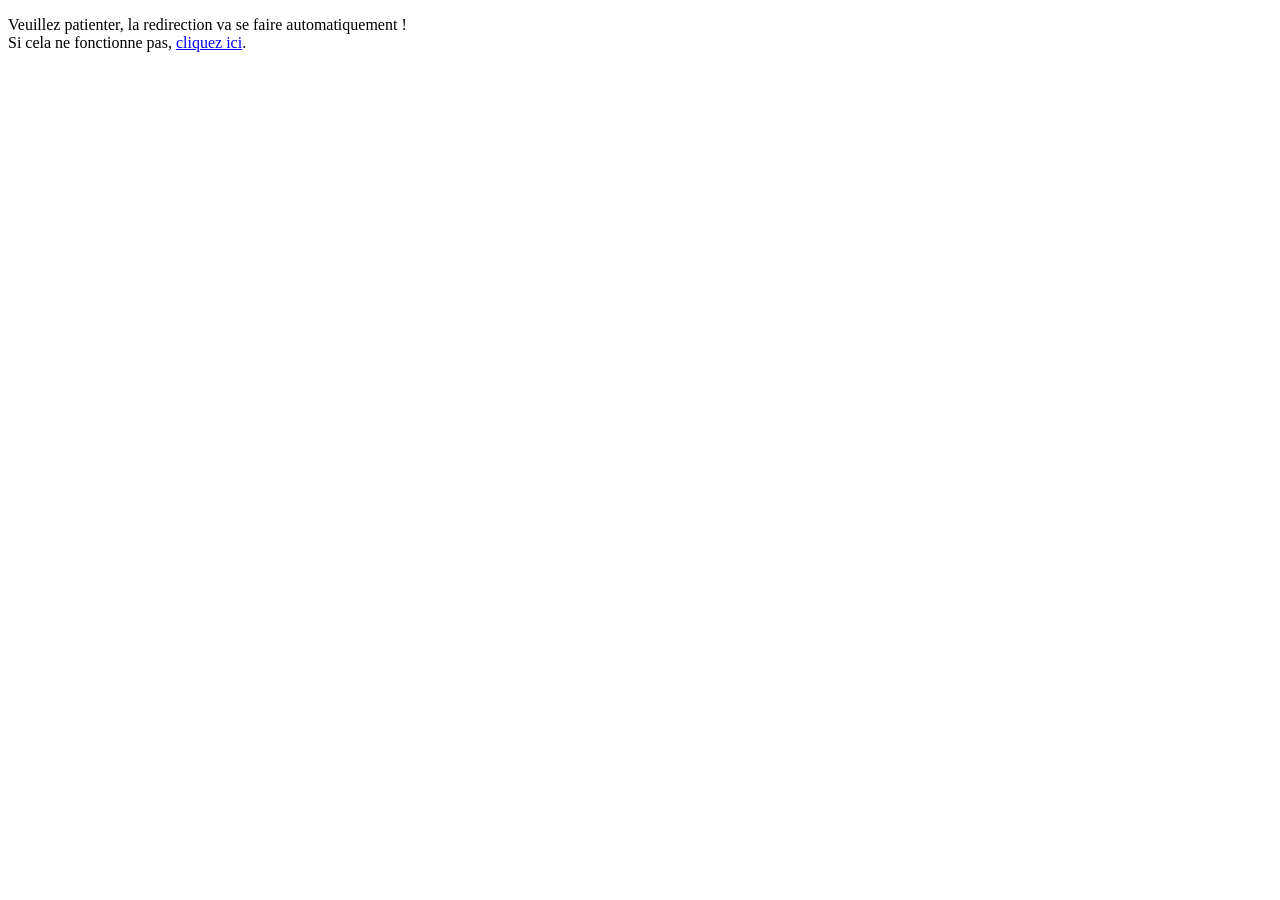
==== index.html @ b04344b1 "Add index.html for automatic redirection" ====
<!DOCTYPE html>
<html lang="fr">
<head>
    <meta charset="UTF-8">
    <meta http-serif="X-UA-Compatible" content="IE=edge">
    <meta http-equiv="refresh" content="3;url=Compte_a_rebours_multis_for_GitHub/Version_2.0/CARM_V2.0_index.html">
    <title>Redirection...</title>
</head>
<body>
    <p>
        Veuillez patienter, la redirection va se faire automatiquement ! <br>
        Si cela ne fonctionne pas, <a href="Compte_a_rebours_multis_for_GitHub/Version_2.0/CARM_V2.0_index.html">cliquez ici</a>.
    </p>
</body>
</html>
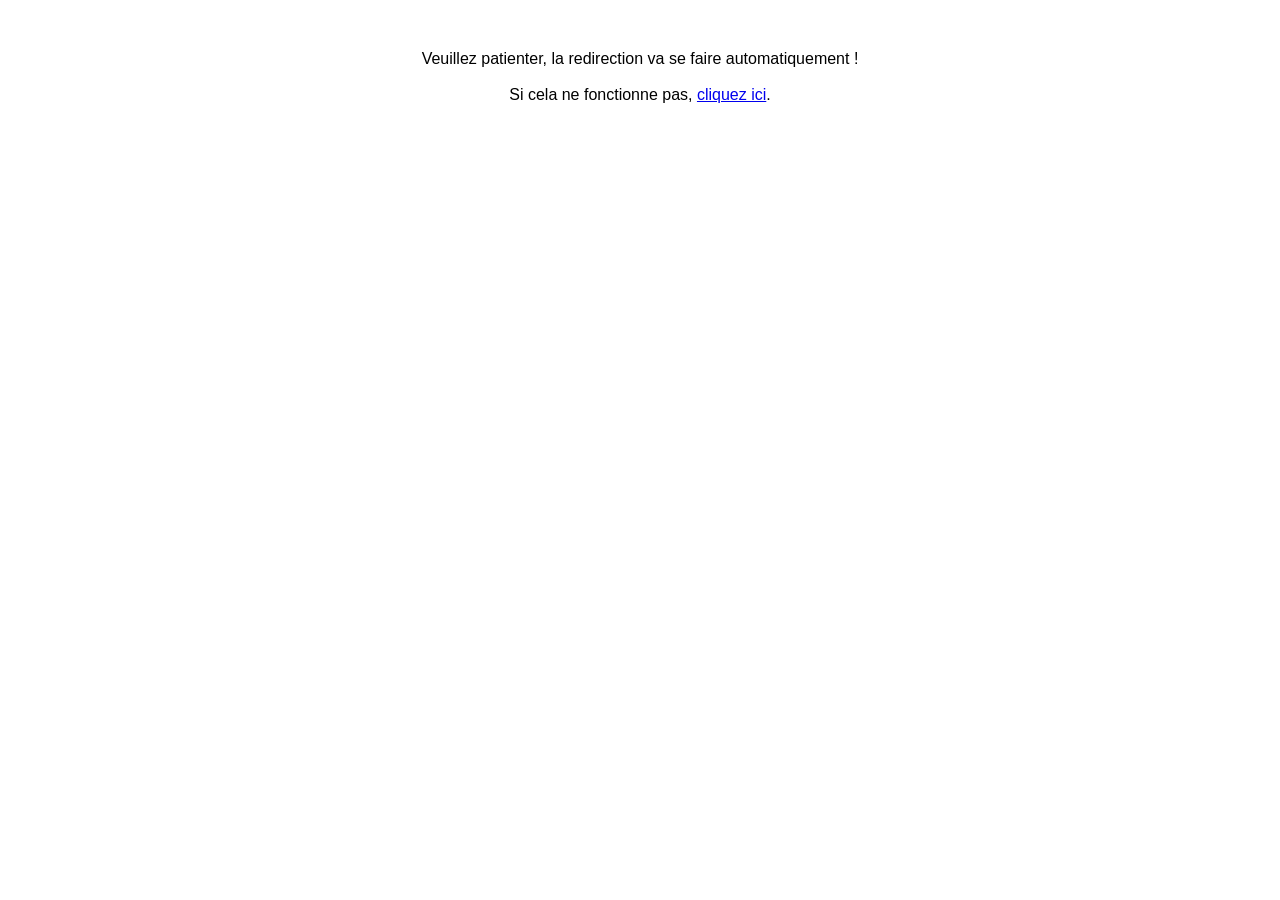
==== commit 1d9aaa11: "Fix redirection URL and enhance message display Updated the redirection URL and improved the message" ====
--- a/index.html
+++ b/index.html
@@ -2,14 +2,15 @@
 <html lang="fr">
 <head>
     <meta charset="UTF-8">
-    <meta http-serif="X-UA-Compatible" content="IE=edge">
-    <meta http-equiv="refresh" content="3;url=Compte_a_rebours_multis_for_GitHub/Version_2.0/CARM_V2.0_index.html">
+    <meta http-equiv="X-UA-Compatible" content="IE=edge">
+    <meta name="viewport" content="width=device-width, initial-scale=1.0">
+    <meta http-equiv="refresh" content="3;url=Version_2.0/CARM_V2.0_index.html">
     <title>Redirection...</title>
 </head>
 <body>
-    <p>
-        Veuillez patienter, la redirection va se faire automatiquement ! <br>
-        Si cela ne fonctionne pas, <a href="Compte_a_rebours_multis_for_GitHub/Version_2.0/CARM_V2.0_index.html">cliquez ici</a>.
+    <p style="font-family: sans-serif; text-align: center; margin-top: 50px;">
+        Veuillez patienter, la redirection va se faire automatiquement ! <br><br>
+        Si cela ne fonctionne pas, <a href="Version_2.0/CARM_V2.0_index.html">cliquez ici</a>.
     </p>
 </body>
 </html>
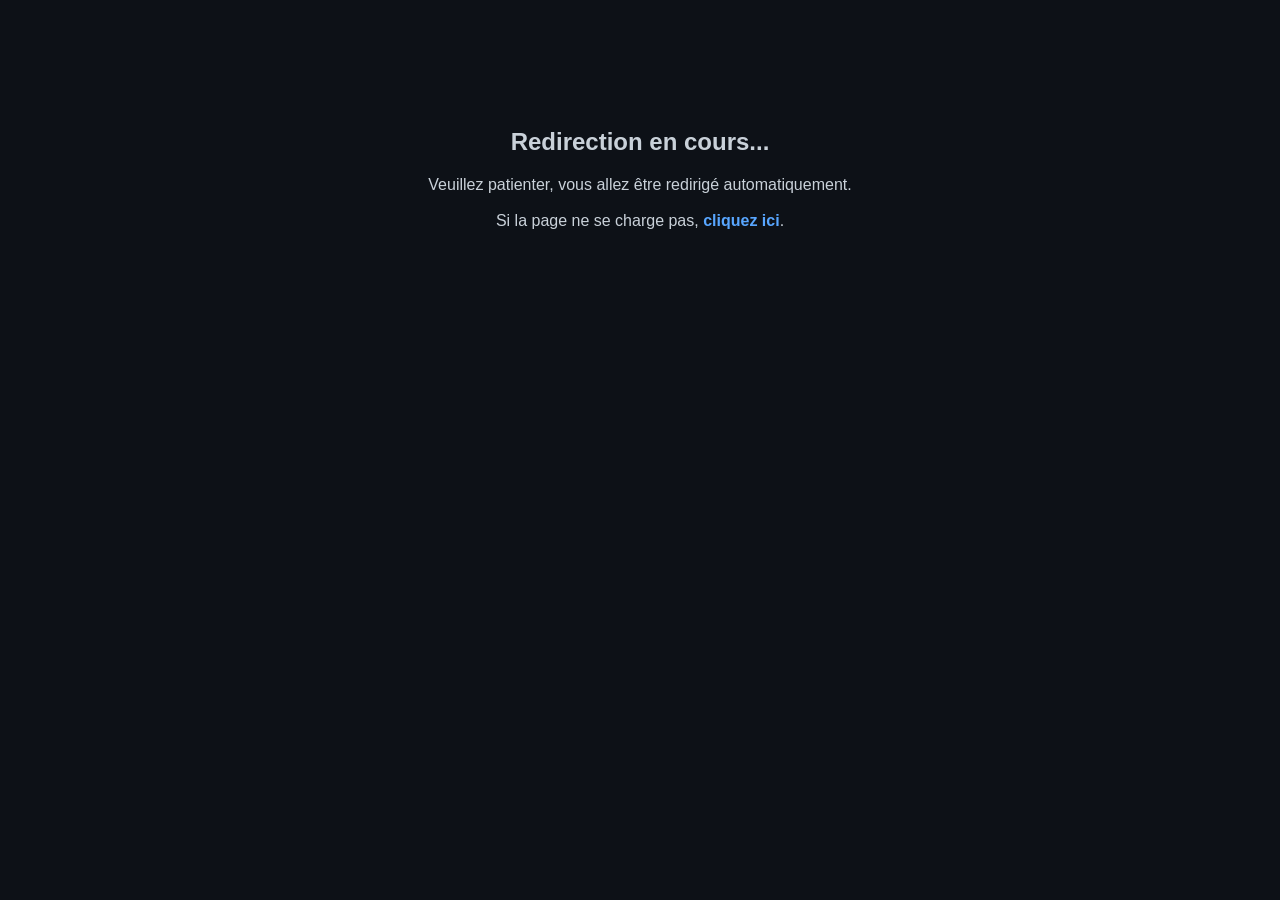
==== commit 0f9851fd: "Enhance redirection page with new styles and text Updated body styling and message for redirection." ====
--- a/index.html
+++ b/index.html
@@ -7,10 +7,14 @@
     <meta http-equiv="refresh" content="3;url=Version_2.0/CARM_V2.0_index.html">
     <title>Redirection...</title>
 </head>
-<body>
-    <p style="font-family: sans-serif; text-align: center; margin-top: 50px;">
-        Veuillez patienter, la redirection va se faire automatiquement ! <br><br>
-        Si cela ne fonctionne pas, <a href="Version_2.0/CARM_V2.0_index.html">cliquez ici</a>.
+<body style="background-color: #0d1117; color: #c9d1d9; font-family: sans-serif; text-align: center; padding-top: 100px;">
+    
+    <h2>Redirection en cours...</h2>
+    <p>
+        Veuillez patienter, vous allez être redirigé automatiquement. <br><br>
+        Si la page ne se charge pas, 
+        <a href="Version_2.0/CARM_V2.0_index.html" style="color: #58a6ff; text-decoration: none; font-weight: bold;">cliquez ici</a>.
     </p>
+
 </body>
 </html>
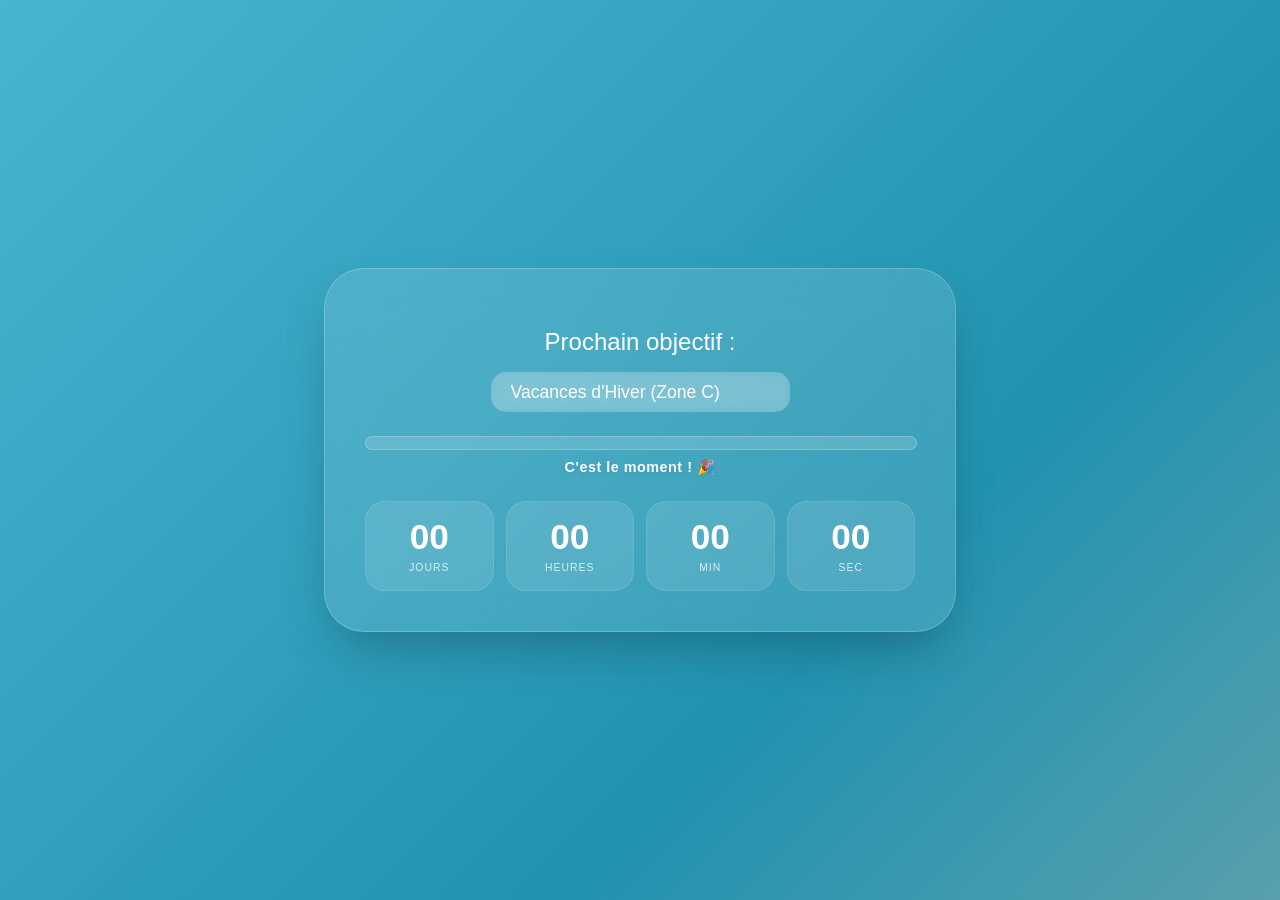
==== commit d8960b1c: "Change redirection to immediate from 3 seconds Updated the redirection meta tag to redirect immediat" ====
--- a/index.html
+++ b/index.html
@@ -4,15 +4,15 @@
     <meta charset="UTF-8">
     <meta http-equiv="X-UA-Compatible" content="IE=edge">
     <meta name="viewport" content="width=device-width, initial-scale=1.0">
-    <meta http-equiv="refresh" content="3;url=Version_2.0/CARM_V2.0_index.html">
+    <!-- Redirection instantanée (0 seconde) -->
+    <meta http-equiv="refresh" content="0;url=Version_2.0/CARM_V2.0_index.html">
     <title>Redirection...</title>
 </head>
 <body style="background-color: #0d1117; color: #c9d1d9; font-family: sans-serif; text-align: center; padding-top: 100px;">
     
     <h2>Redirection en cours...</h2>
     <p>
-        Veuillez patienter, vous allez être redirigé automatiquement. <br><br>
-        Si la page ne se charge pas, 
+        Si vous n'êtes pas redirigé automatiquement, 
         <a href="Version_2.0/CARM_V2.0_index.html" style="color: #58a6ff; text-decoration: none; font-weight: bold;">cliquez ici</a>.
     </p>
 
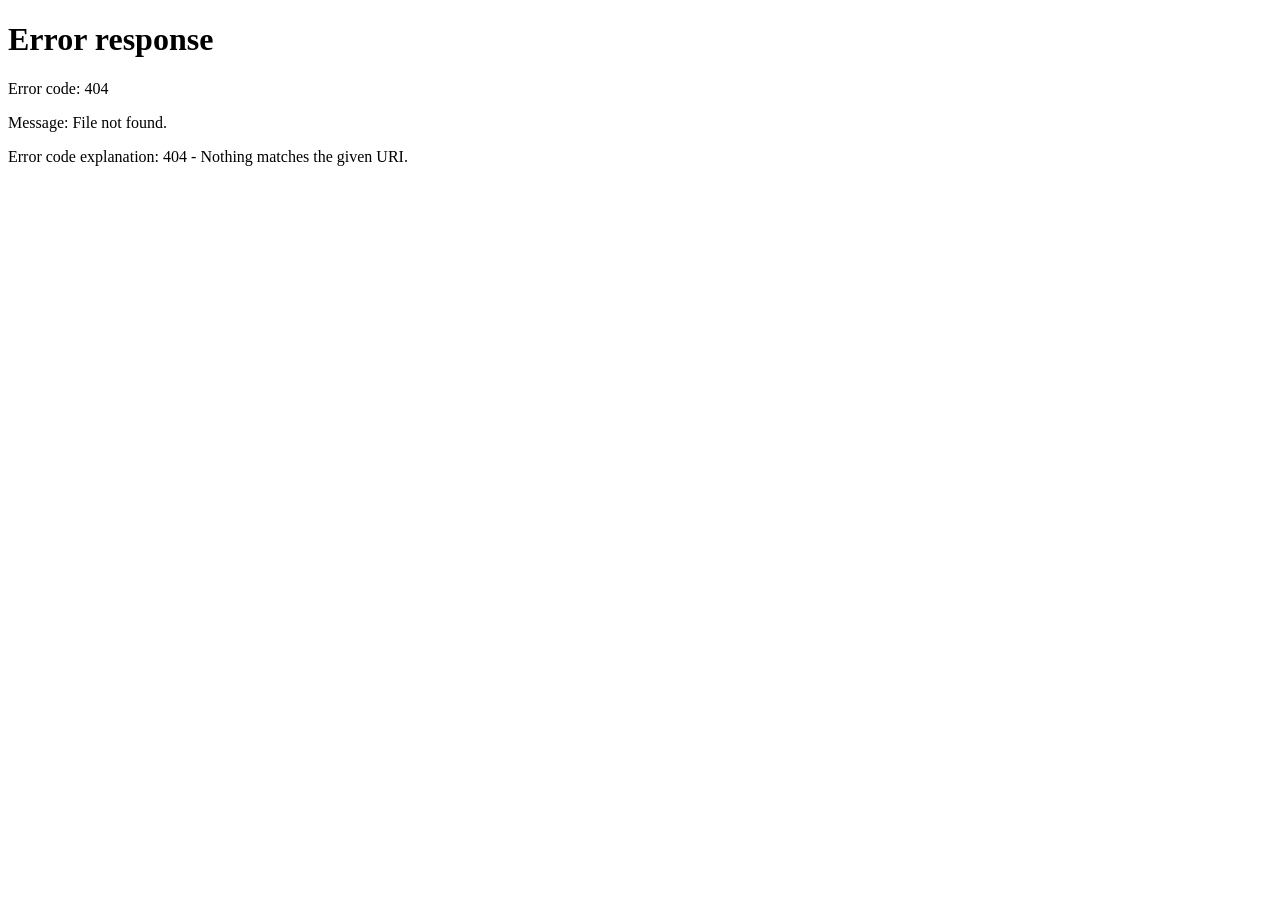
==== commit fadde458: "Update redirection URL in index.html" ====
--- a/index.html
+++ b/index.html
@@ -4,8 +4,8 @@
     <meta charset="UTF-8">
     <meta http-equiv="X-UA-Compatible" content="IE=edge">
     <meta name="viewport" content="width=device-width, initial-scale=1.0">
-    <!-- Redirection instantanée (0 seconde) -->
-    <meta http-equiv="refresh" content="0;url=Version_2.0/CARM_V2.0_index.html">
+    <!-- Le / du début force GitHub à repartir de la vraie racine du site -->
+    <meta http-equiv="refresh" content="0;url=/Compte_a_rebours_multis_for_GitHub/Version_2.0/CARM_V2.0_index.html">
     <title>Redirection...</title>
 </head>
 <body style="background-color: #0d1117; color: #c9d1d9; font-family: sans-serif; text-align: center; padding-top: 100px;">
@@ -13,7 +13,7 @@
     <h2>Redirection en cours...</h2>
     <p>
         Si vous n'êtes pas redirigé automatiquement, 
-        <a href="Version_2.0/CARM_V2.0_index.html" style="color: #58a6ff; text-decoration: none; font-weight: bold;">cliquez ici</a>.
+        <a href="/Compte_a_rebours_multis_for_GitHub/Version_2.0/CARM_V2.0_index.html" style="color: #58a6ff; text-decoration: none; font-weight: bold;">cliquez ici</a>.
     </p>
 
 </body>
